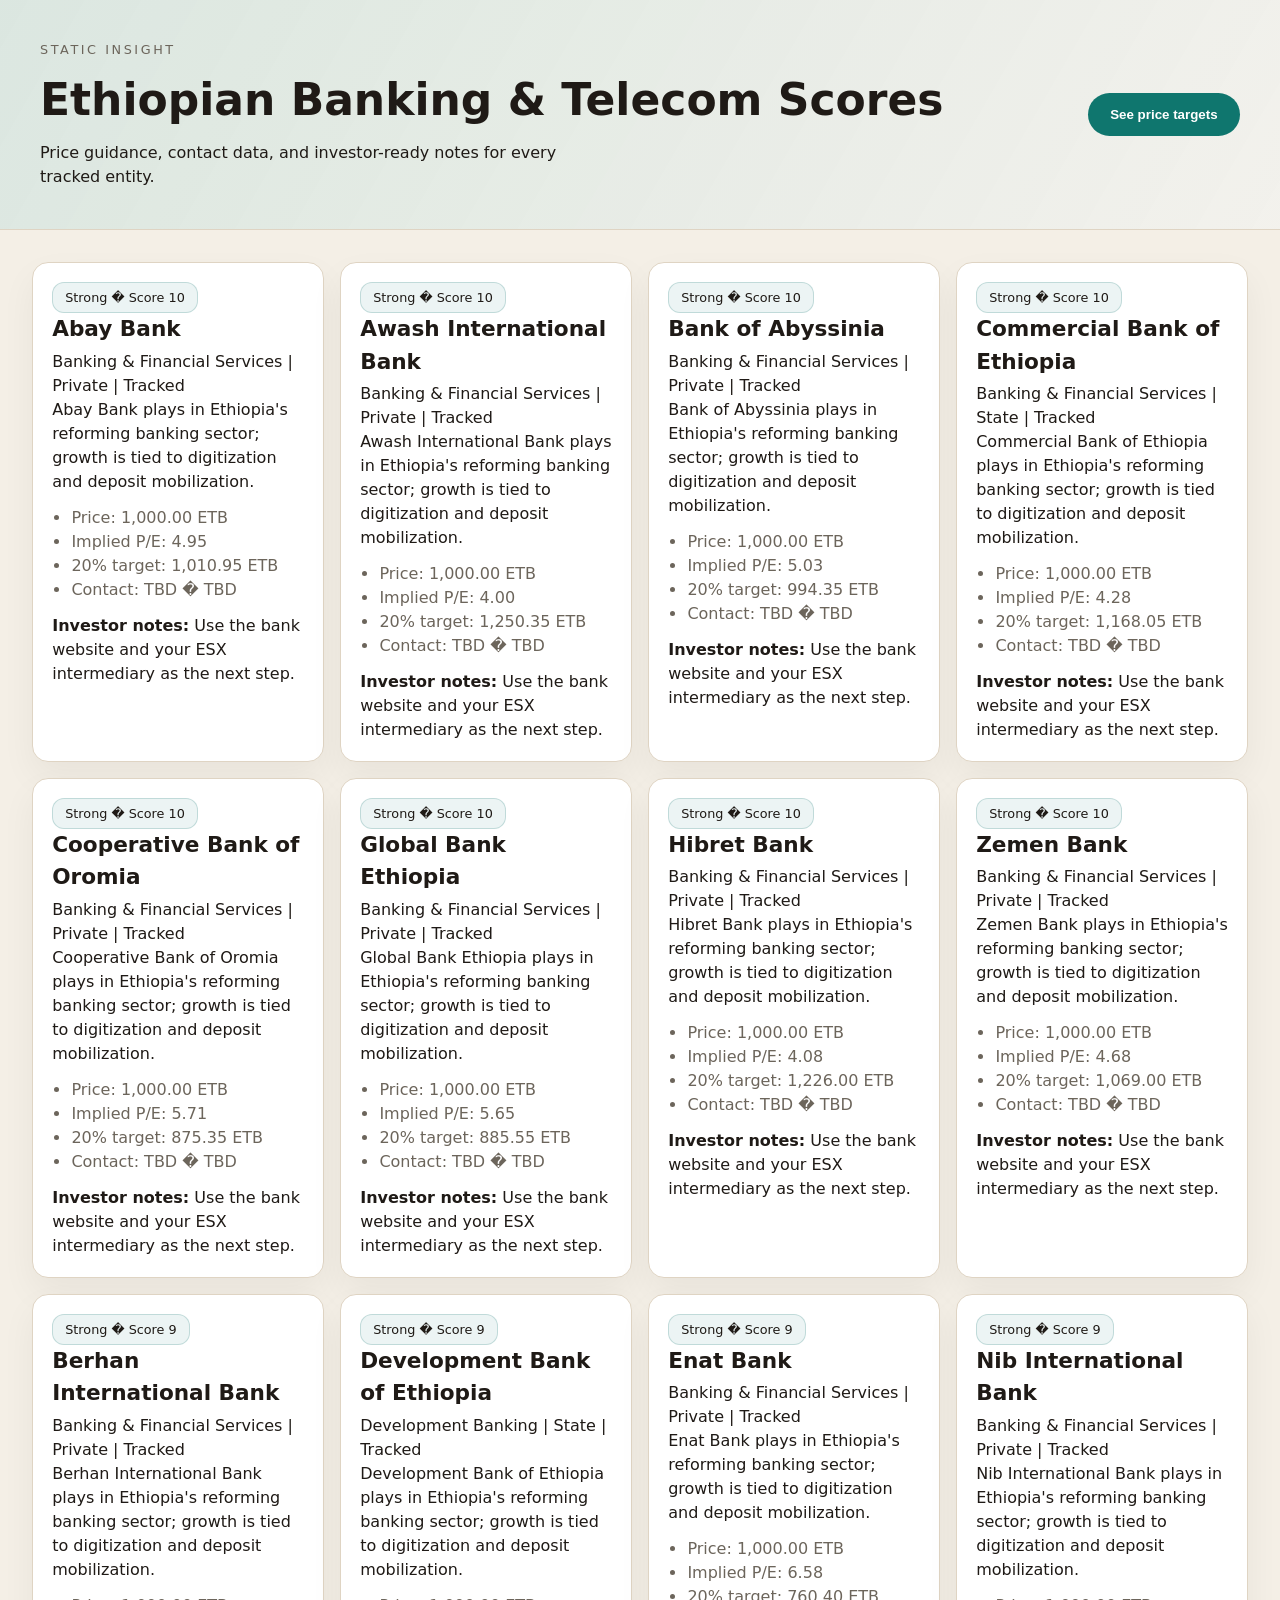
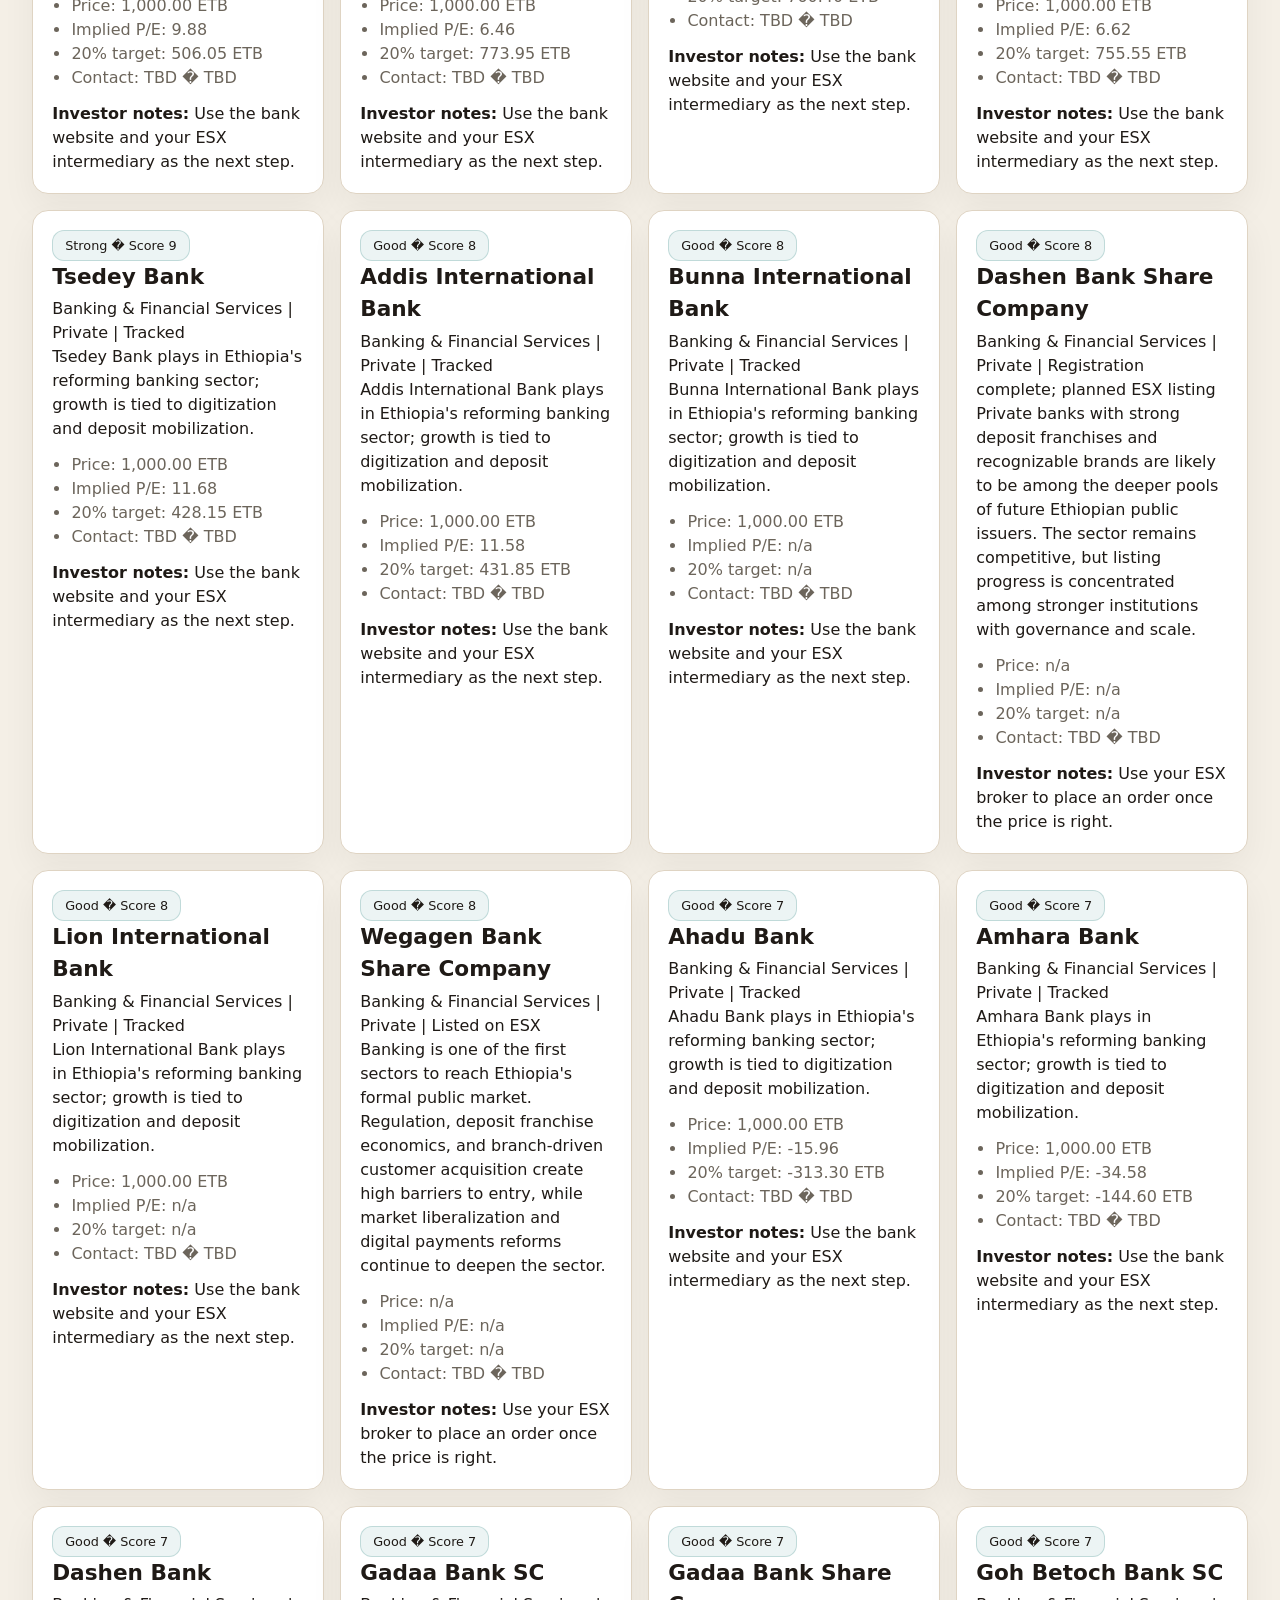
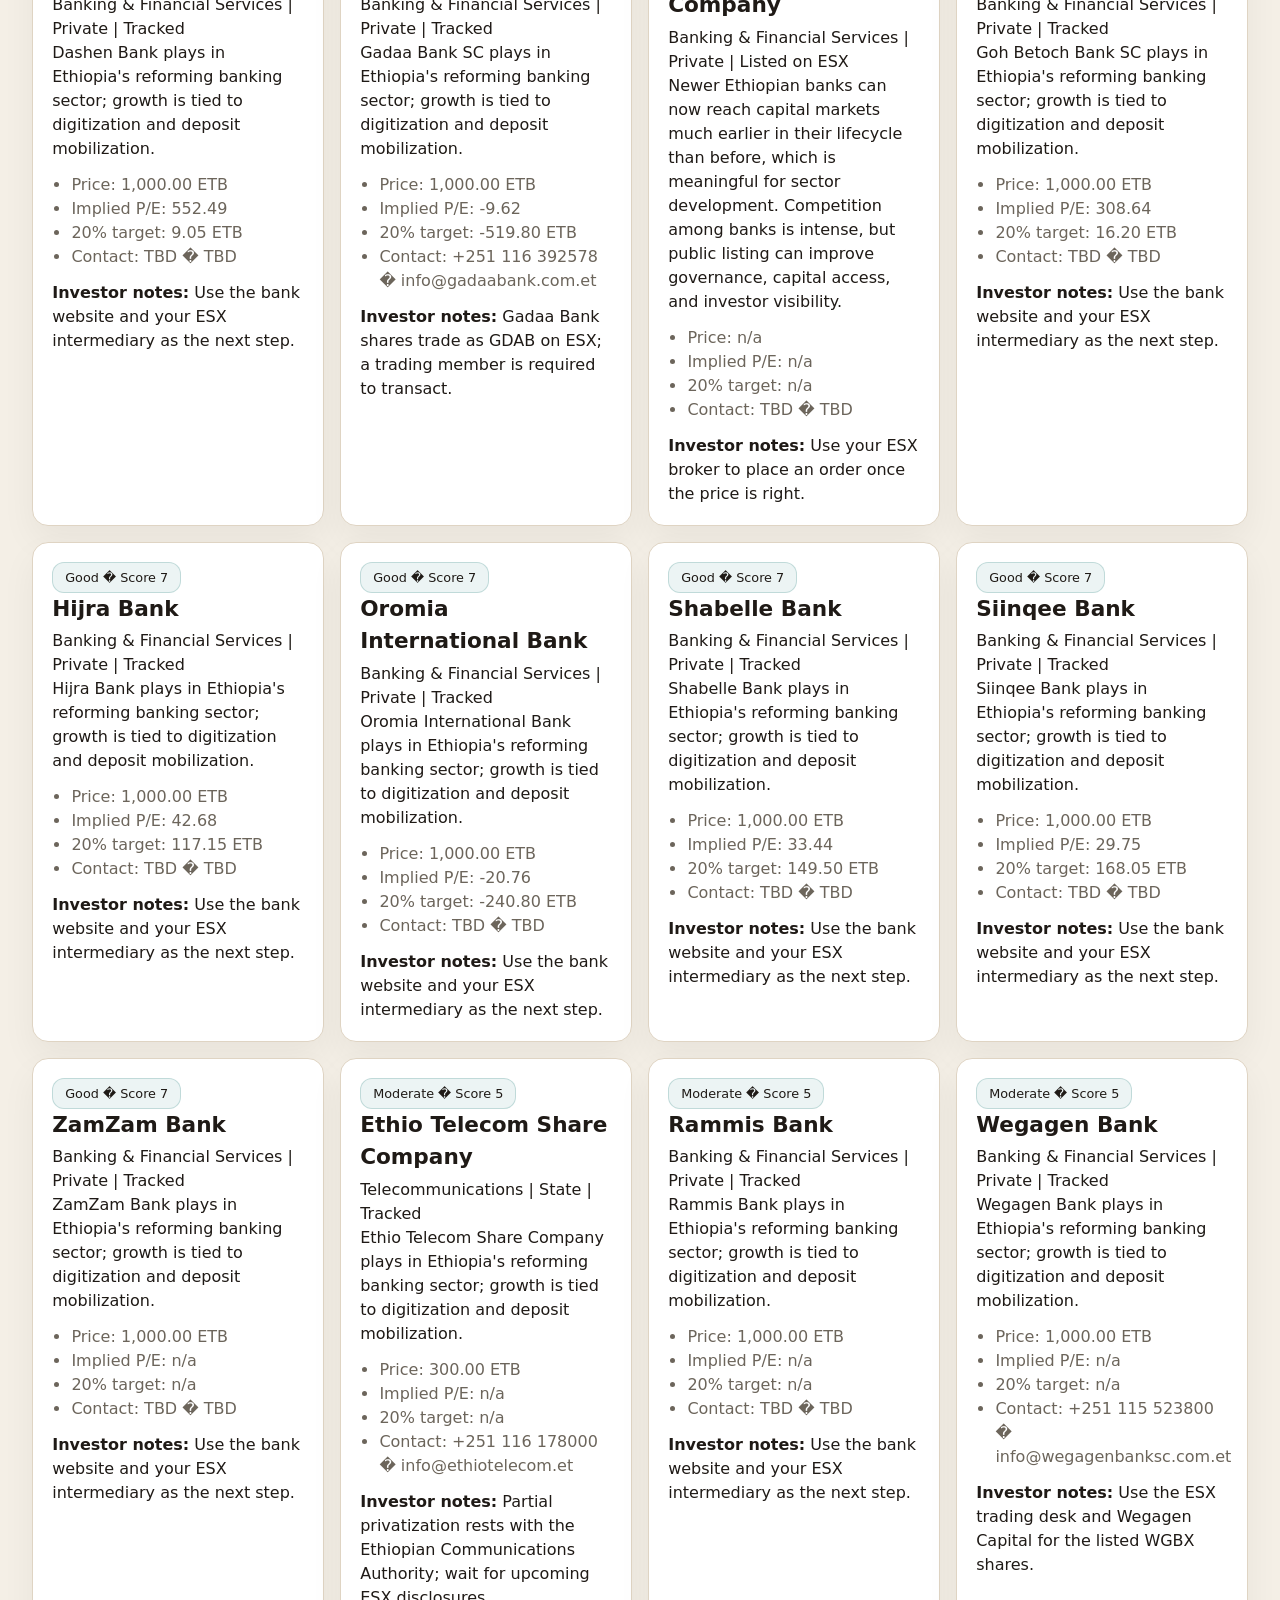
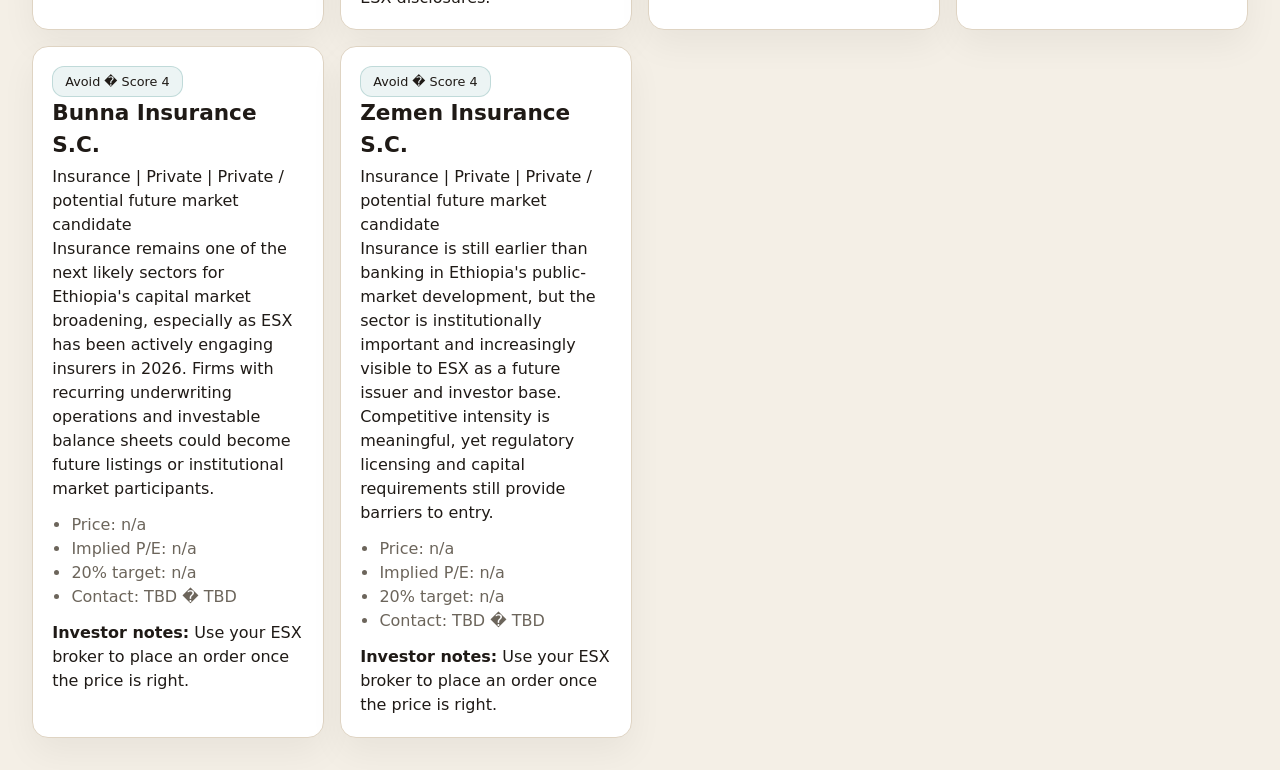
==== frontend/index.html @ 1a42ec75 "Esx" ====
<!DOCTYPE html>
<html lang="en">
  <head>
    <meta charset="UTF-8" />
    <meta name="viewport" content="width=device-width, initial-scale=1.0" />
    <title>Ethiopian Investment Navigator</title>
    <link rel="stylesheet" href="styles.css" />
  </head>
  <body>
    <header class="hero">
      <div>
        <p class="eyebrow">Static insight</p>
        <h1>Ethiopian Banking & Telecom Scores</h1>
        <p>Price guidance, contact data, and investor-ready notes for every tracked entity.</p>
      </div>
      <button class="action" onclick="window.scrollTo({top: document.body.scrollHeight, behavior: 'smooth'})">
        See price targets
      </button>
    </header>

    <main id="app" class="grid loading">
      <p>Loading data�</p>
    </main>

    <script type="module" src="script.js"></script>
  </body>
</html>
---- frontend/styles.css ----
:root {
  --bg: #f4efe6;
  --panel: #ffffff;
  --ink: #1f1a16;
  --muted: #6c655b;
  --line: #dfd4c3;
  --accent: #0f766e;
  --accent-dark: #0b5b55;
}

* {
  box-sizing: border-box;
  margin: 0;
  padding: 0;
}

body {
  font-family: "Source Sans Pro", "Segoe UI", system-ui, sans-serif;
  background: var(--bg);
  color: var(--ink);
  line-height: 1.5;
  min-height: 100vh;
}

.hero {
  padding: 2.5rem;
  background: linear-gradient(120deg, rgba(15, 118, 110, 0.15), rgba(12, 85, 85, 0.05)), #fffaf4;
  border-bottom: 1px solid var(--line);
  display: flex;
  align-items: center;
  justify-content: space-between;
  gap: 1.5rem;
}

.hero .eyebrow {
  text-transform: uppercase;
  letter-spacing: 0.2em;
  color: var(--muted);
  font-size: 0.8rem;
  margin-bottom: 0.5rem;
}

.hero h1 {
  font-size: 2.75rem;
  margin-bottom: 0.5rem;
}

.hero p {
  max-width: 520px;
}

.action {
  background: var(--accent);
  color: #fff;
  border: none;
  padding: 0.9rem 1.4rem;
  border-radius: 999px;
  font-weight: 600;
  cursor: pointer;
}

.grid {
  display: grid;
  grid-template-columns: repeat(auto-fit, minmax(280px, 1fr));
  gap: 1rem;
  padding: 2rem;
}

.card {
  background: var(--panel);
  border: 1px solid var(--line);
  border-radius: 16px;
  padding: 1.2rem;
  box-shadow: 0 15px 35px rgba(26, 24, 22, 0.05);
}

.card h2 {
  font-size: 1.35rem;
  margin-bottom: 0.25rem;
}

.card .pill {
  display: inline-flex;
  align-items: center;
  gap: 0.4rem;
  padding: 0.3rem 0.75rem;
  border-radius: 12px;
  background: rgba(15, 118, 110, 0.08);
  border: 1px solid rgba(15, 118, 110, 0.2);
  font-size: 0.8rem;
}

.card ul {
  margin: 0.75rem 0;
  padding-left: 1.2rem;
  color: var(--muted);
}

.card table {
  width: 100%;
  border-collapse: collapse;
  margin-top: 0.6rem;
}

.card table th,
.card table td {
  text-align: left;
  font-size: 0.85rem;
  border-bottom: 1px solid var(--line);
  padding: 0.4rem 0;
}

.card table th {
  color: var(--muted);
  font-weight: 600;
}

.badge {
  font-size: 0.75rem;
  padding: 0.15rem 0.5rem;
  border-radius: 999px;
  background: rgba(15, 118, 110, 0.08);
  color: var(--accent);
}

footer {
  padding: 1.5rem 2rem;
  text-align: center;
  color: var(--muted);
}

@media (max-width: 768px) {
  .hero {
    flex-direction: column;
    align-items: flex-start;
  }
}
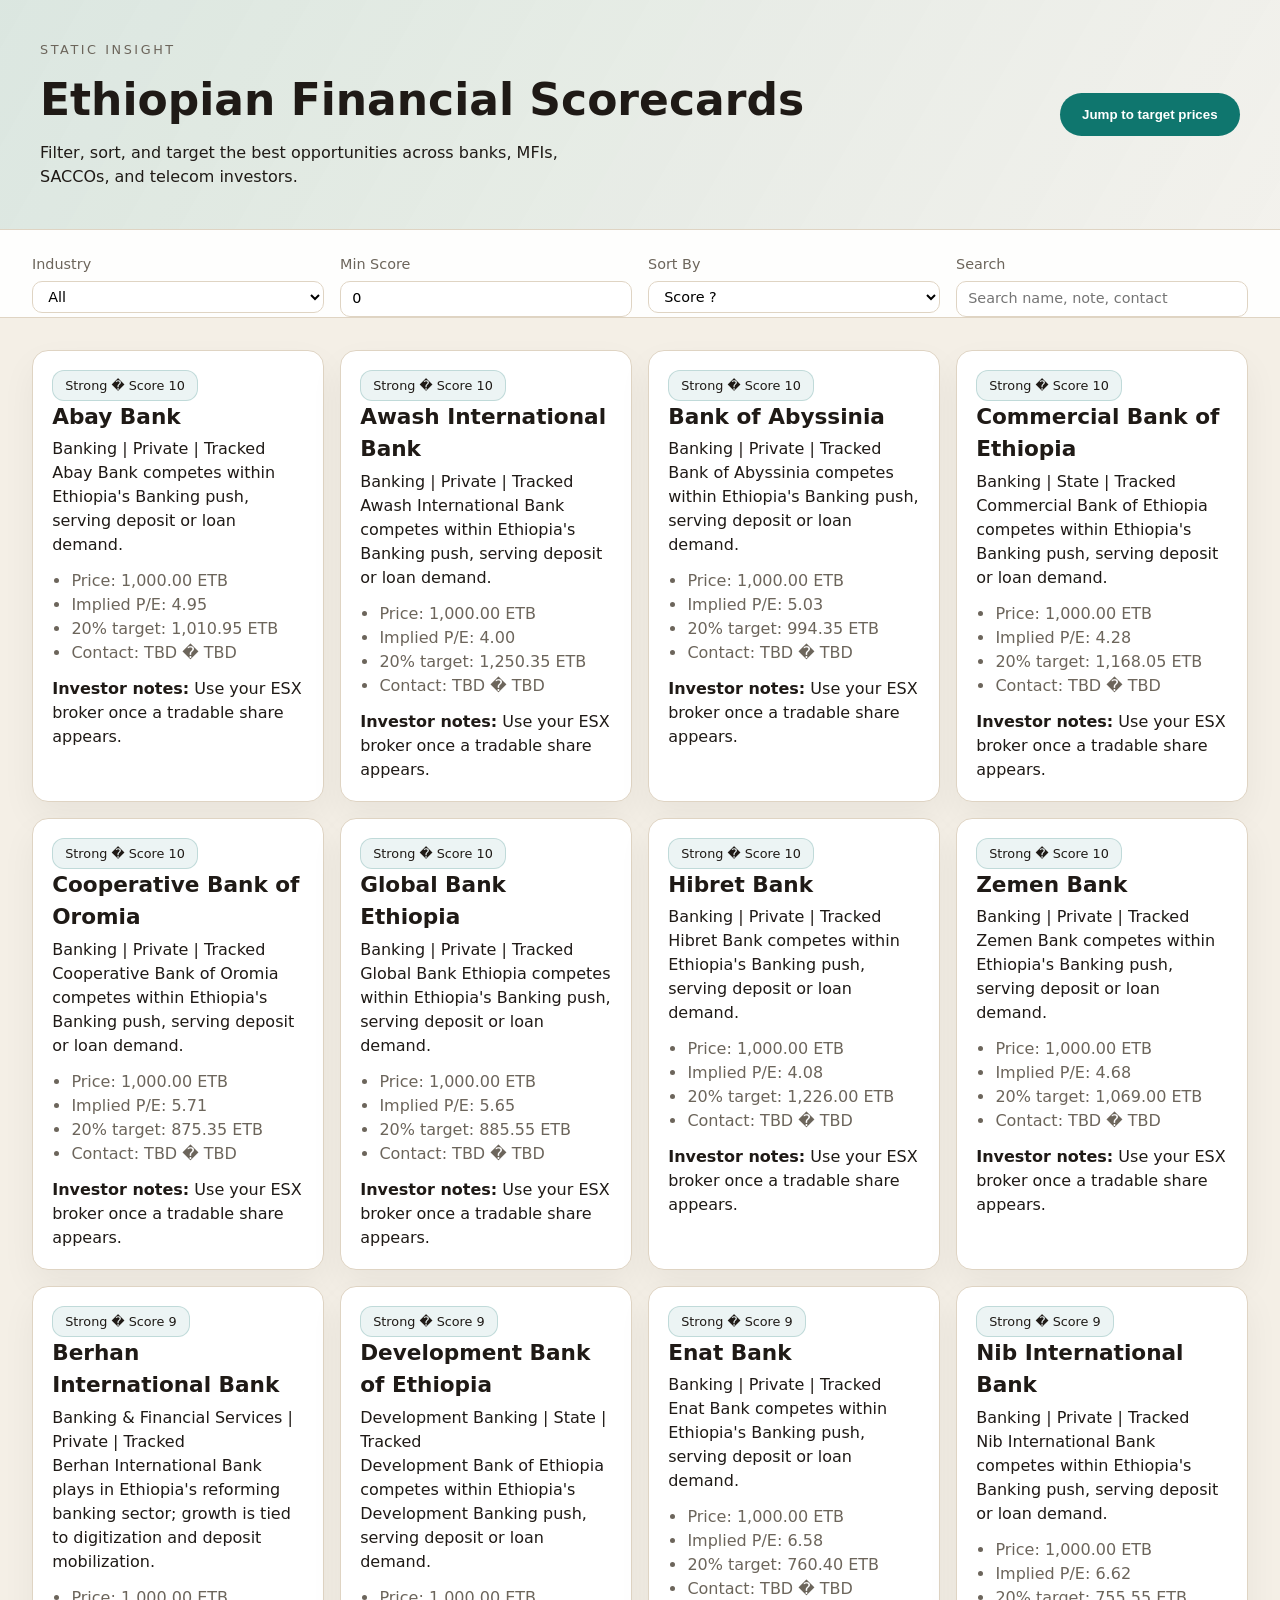
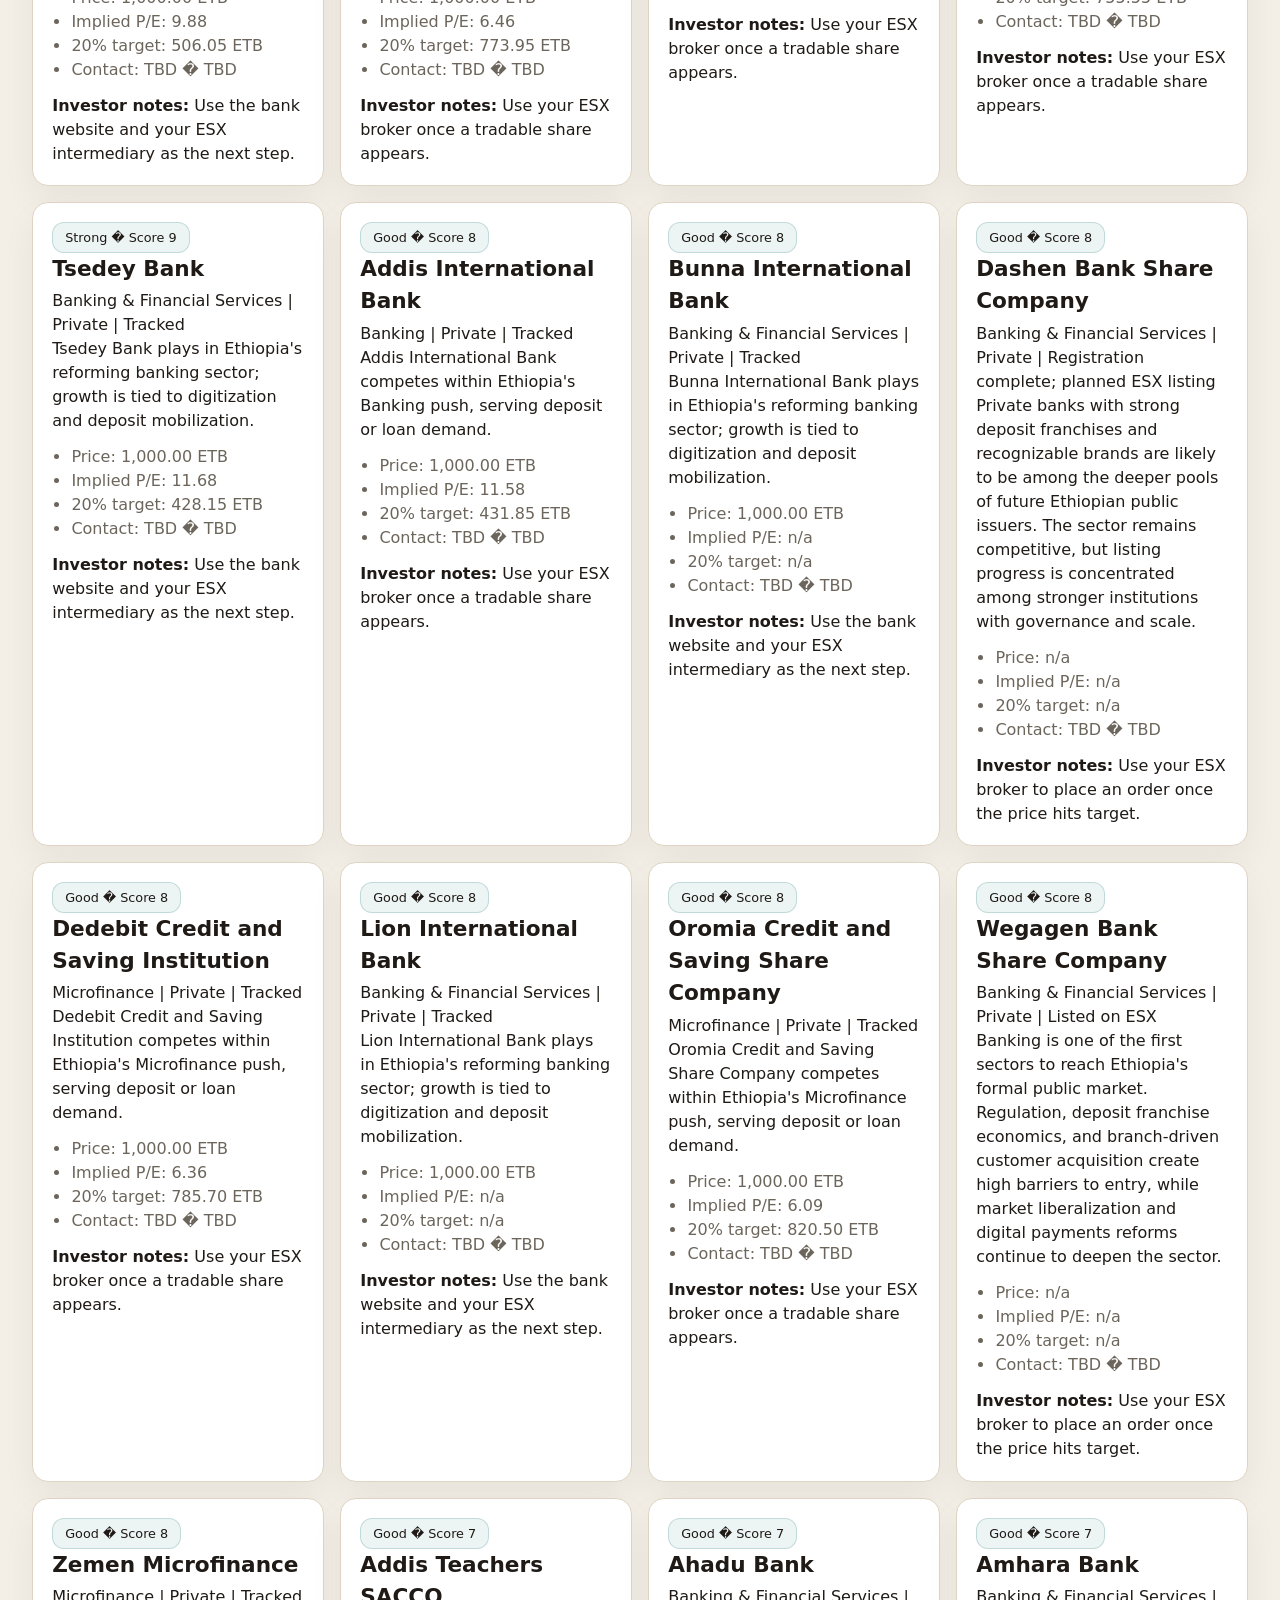
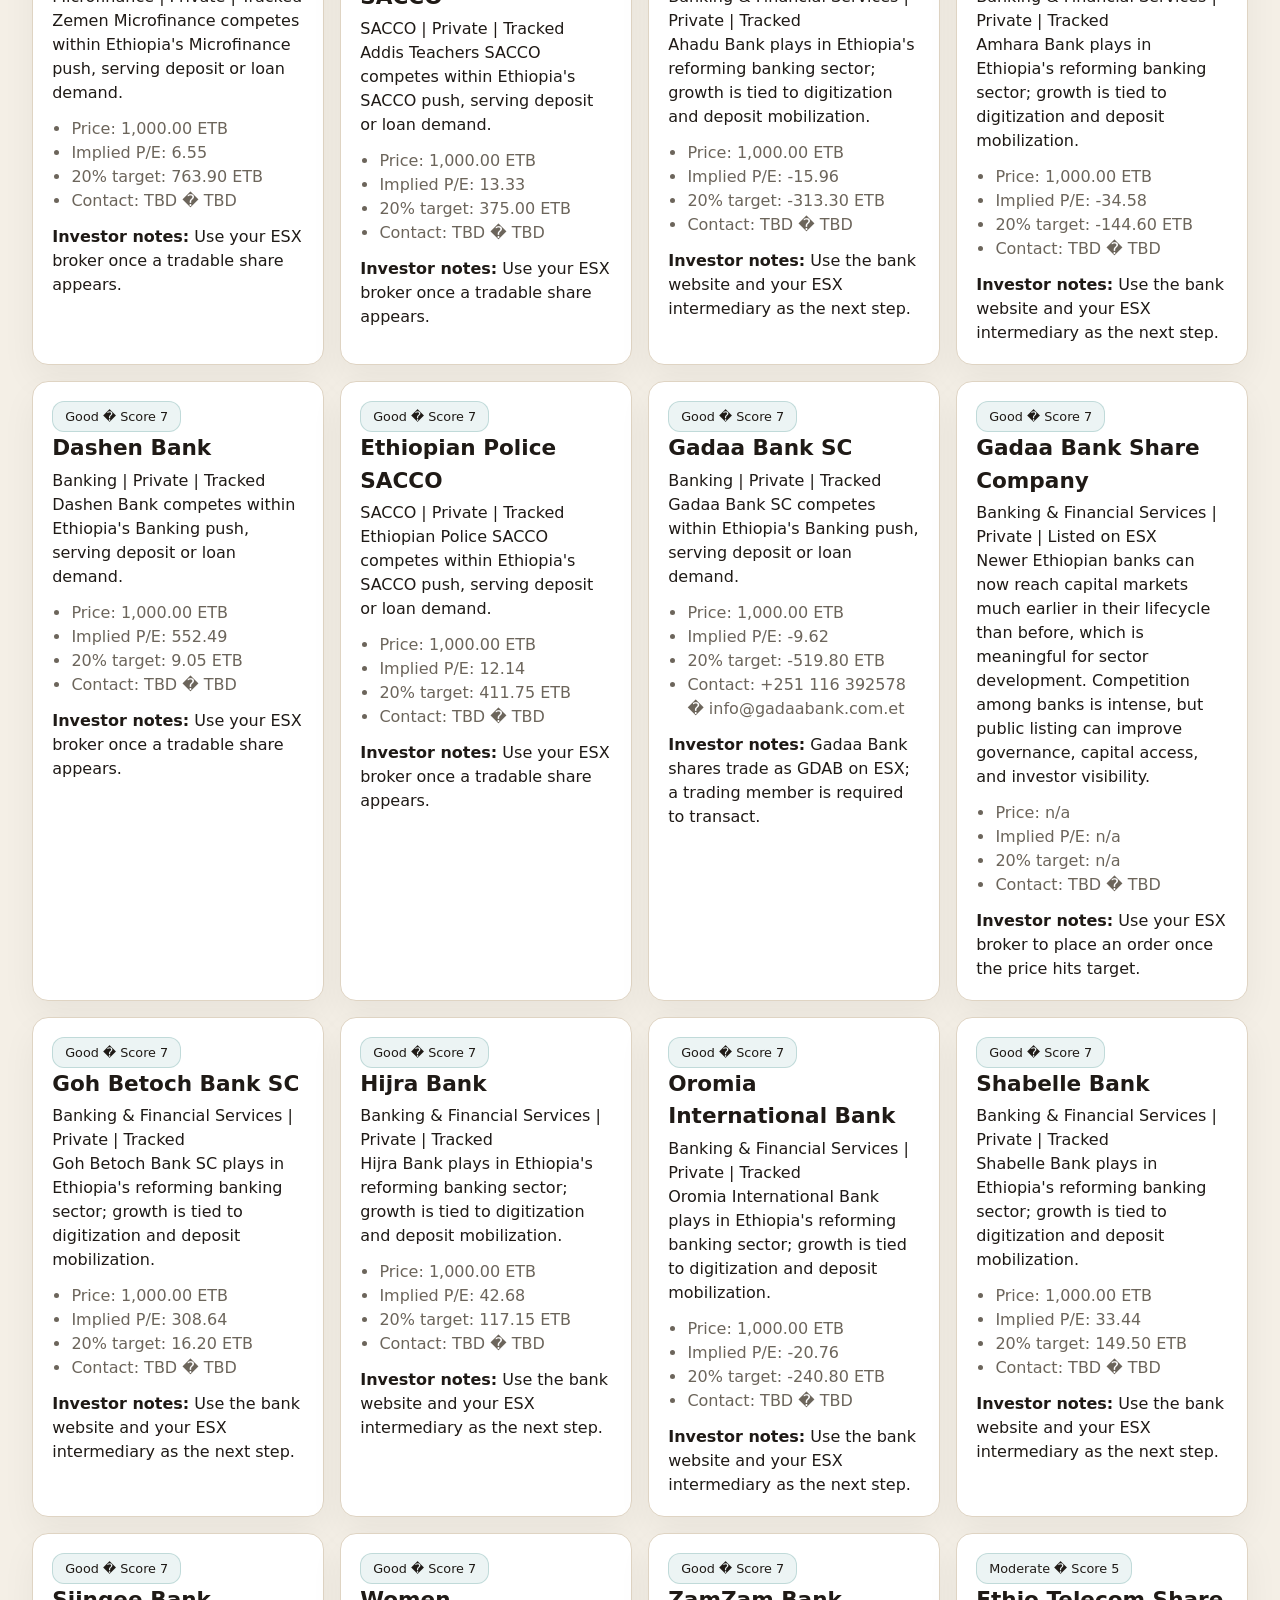
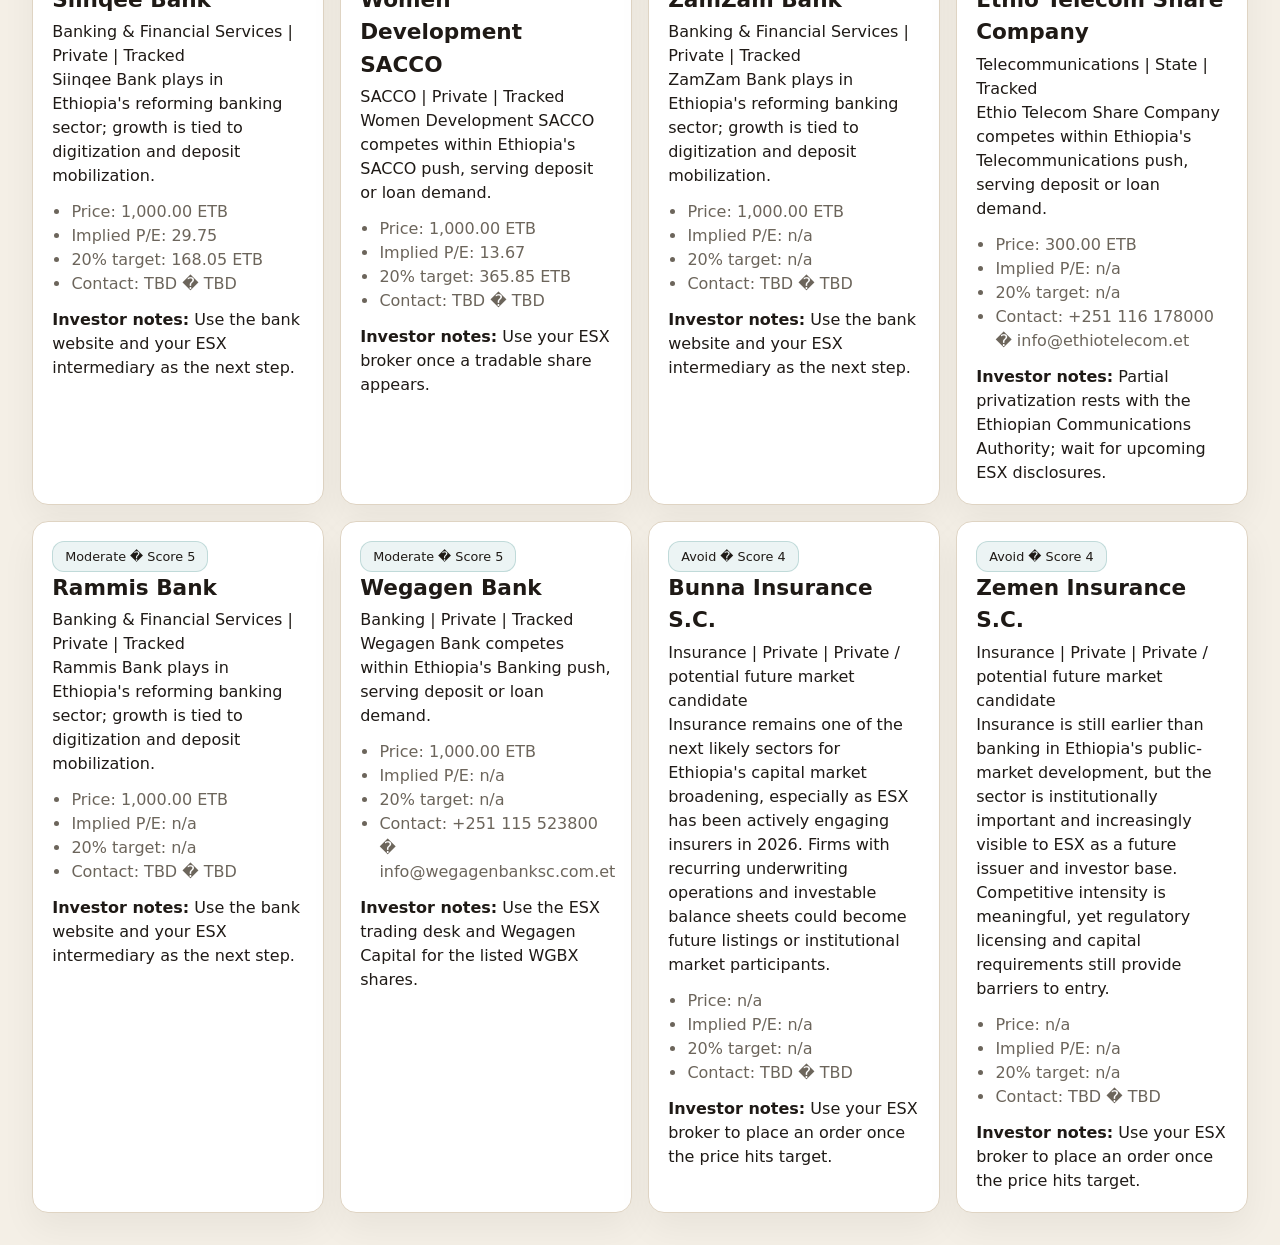
==== commit ebe898bf: "stu" ====
--- a/frontend/index.html
+++ b/frontend/index.html
@@ -10,15 +10,41 @@
     <header class="hero">
       <div>
         <p class="eyebrow">Static insight</p>
-        <h1>Ethiopian Banking & Telecom Scores</h1>
-        <p>Price guidance, contact data, and investor-ready notes for every tracked entity.</p>
+        <h1>Ethiopian Financial Scorecards</h1>
+        <p>Filter, sort, and target the best opportunities across banks, MFIs, SACCOs, and telecom investors.</p>
       </div>
       <button class="action" onclick="window.scrollTo({top: document.body.scrollHeight, behavior: 'smooth'})">
-        See price targets
+        Jump to target prices
       </button>
     </header>
 
-    <main id="app" class="grid loading">
+    <section class="controls">
+      <label>
+        Industry
+        <select id="industryFilter">
+          <option value="">All</option>
+        </select>
+      </label>
+      <label>
+        Min Score
+        <input id="scoreFilter" type="number" min="0" max="10" value="0" />
+      </label>
+      <label>
+        Sort By
+        <select id="sortSelect">
+          <option value="score">Score ?</option>
+          <option value="price">Price ?</option>
+          <option value="pe">P/E ?</option>
+          <option value="target">Target Price ?</option>
+        </select>
+      </label>
+      <label>
+        Search
+        <input id="searchInput" type="search" placeholder="Search name, note, contact" />
+      </label>
+    </section>
+
+    <main id="app" class="grid">
       <p>Loading data�</p>
     </main>
 
--- a/frontend/styles.css
+++ b/frontend/styles.css
@@ -30,6 +30,9 @@
   align-items: center;
   justify-content: space-between;
   gap: 1.5rem;
+  position: sticky;
+  top: 0;
+  z-index: 5;
 }
 
 .hero .eyebrow {
@@ -59,6 +62,35 @@
   cursor: pointer;
 }
 
+.controls {
+  display: grid;
+  grid-template-columns: repeat(auto-fit, minmax(200px, 1fr));
+  gap: 1rem;
+  padding: 1.5rem 2rem 0;
+  background: rgba(255, 255, 255, 0.9);
+  border-bottom: 1px solid var(--line);
+  position: sticky;
+  top: 80px;
+  z-index: 6;
+}
+
+.controls label {
+  font-size: 0.9rem;
+  color: var(--muted);
+  display: flex;
+  flex-direction: column;
+  gap: 0.3rem;
+}
+
+.controls select,
+.controls input {
+  padding: 0.4rem 0.7rem;
+  border: 1px solid var(--line);
+  border-radius: 10px;
+  font: inherit;
+  background: #fff;
+}
+
 .grid {
   display: grid;
   grid-template-columns: repeat(auto-fit, minmax(280px, 1fr));
@@ -76,6 +108,13 @@
 
 .card h2 {
   font-size: 1.35rem;
+
+.muted {
+  color: #4f4840;
+  font-size: 0.95rem;
+  margin-top: 0.5rem;
+  margin-bottom: 0.75rem;
+}
   margin-bottom: 0.25rem;
 }
 
@@ -134,4 +173,9 @@
     flex-direction: column;
     align-items: flex-start;
   }
-}
+
+  .controls {
+    position: static;
+    padding-bottom: 0;
+  }
+}
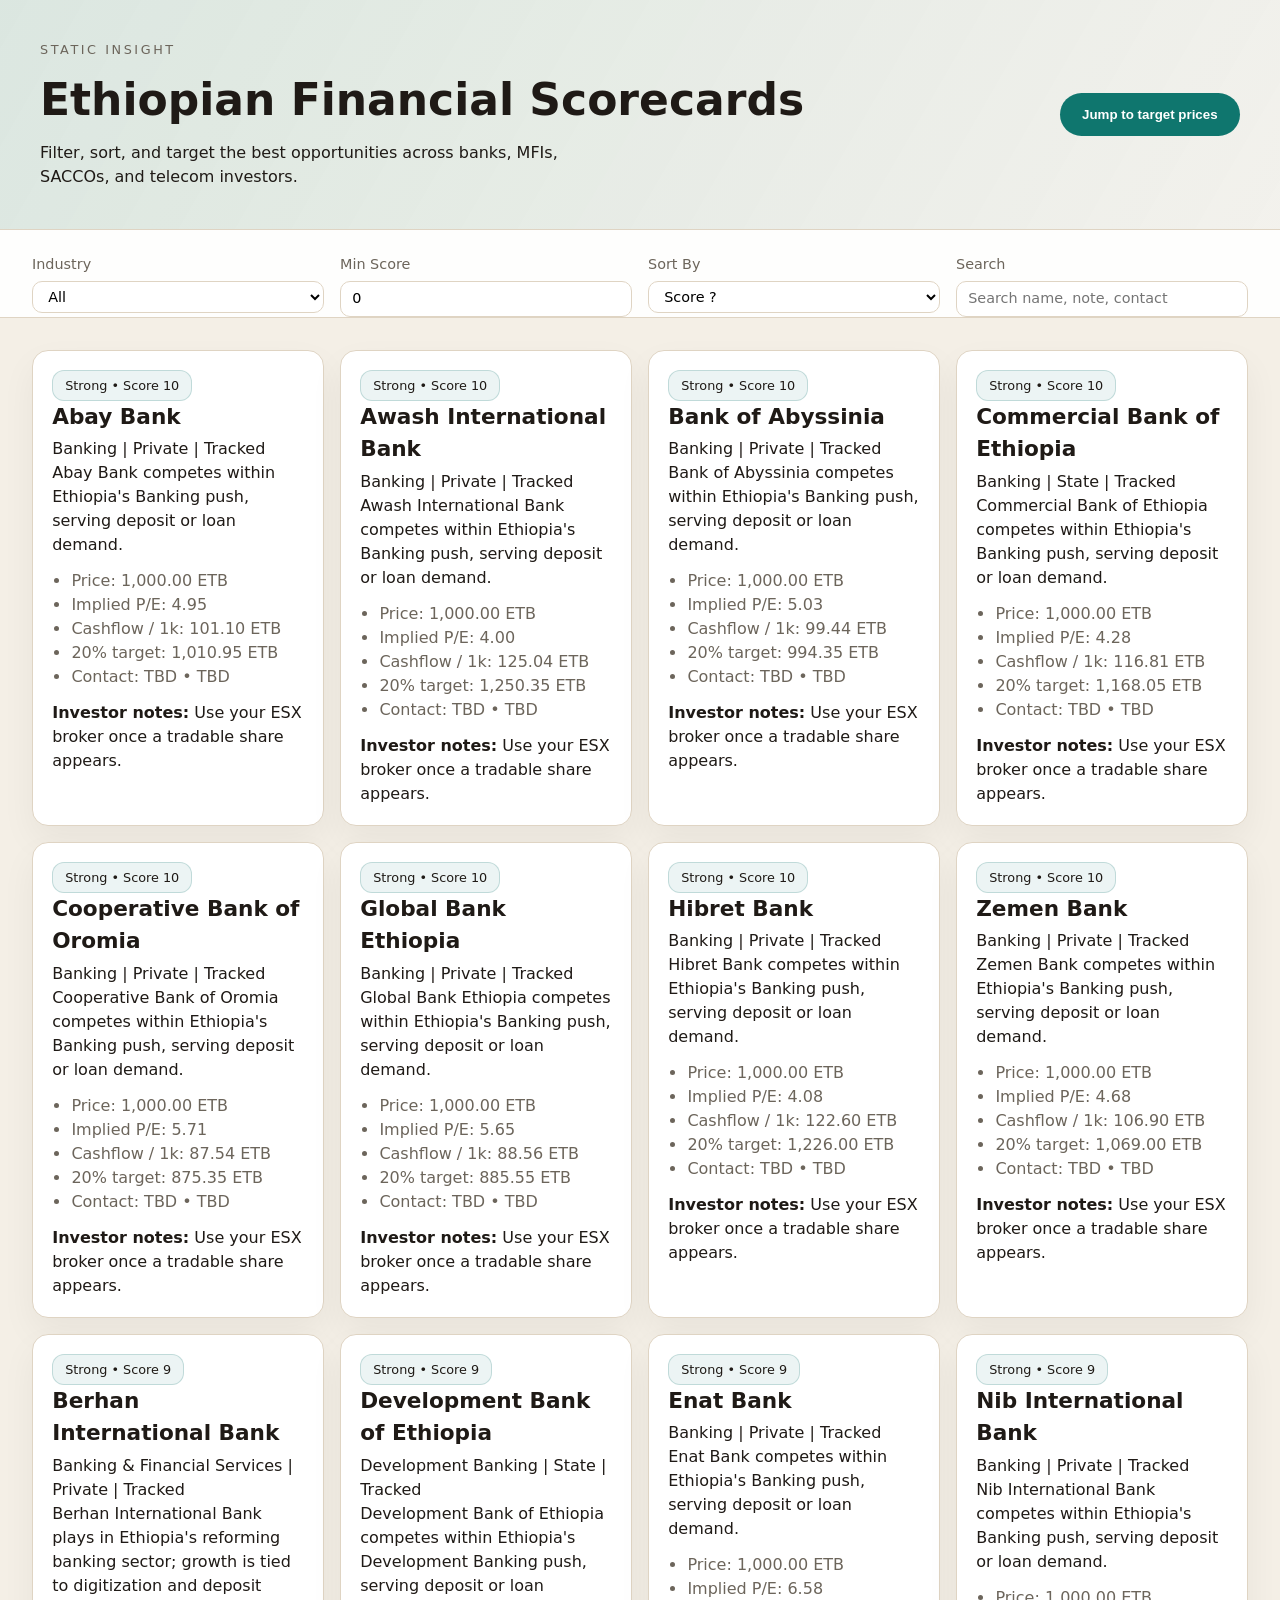
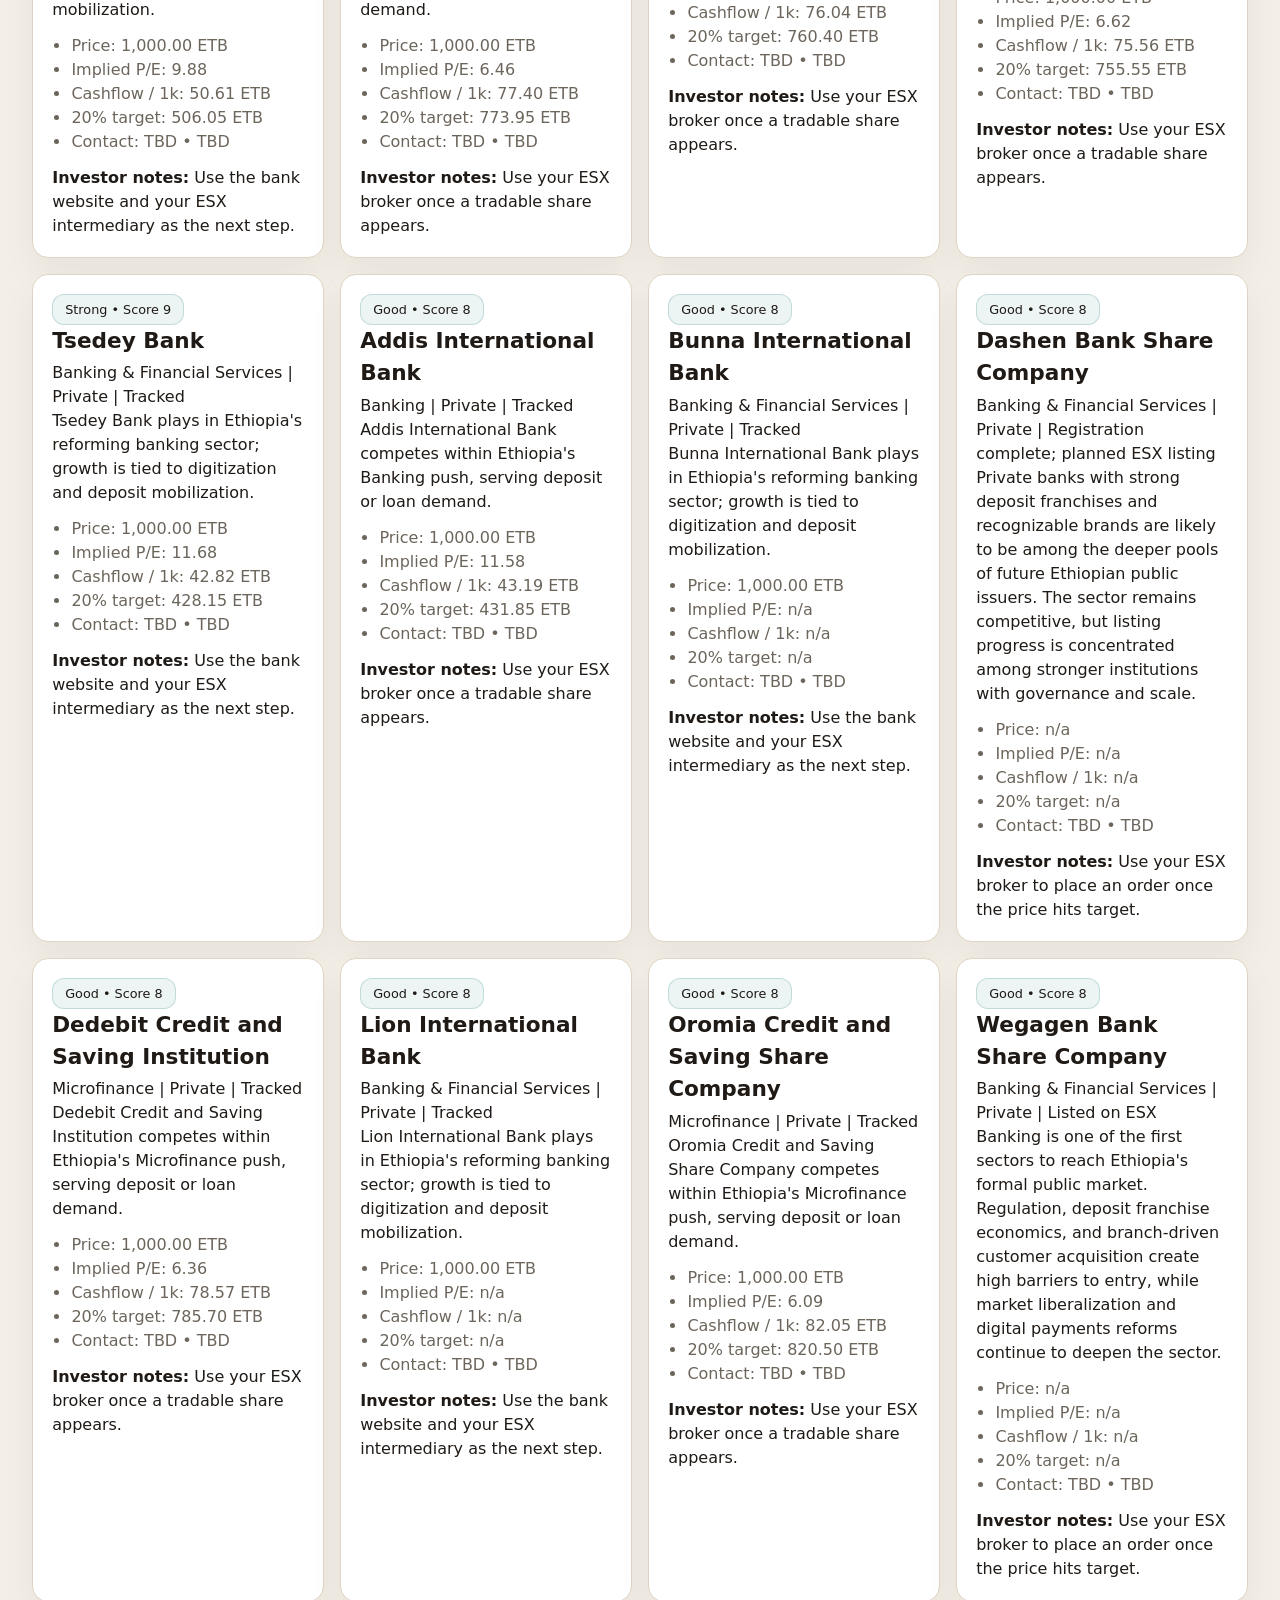
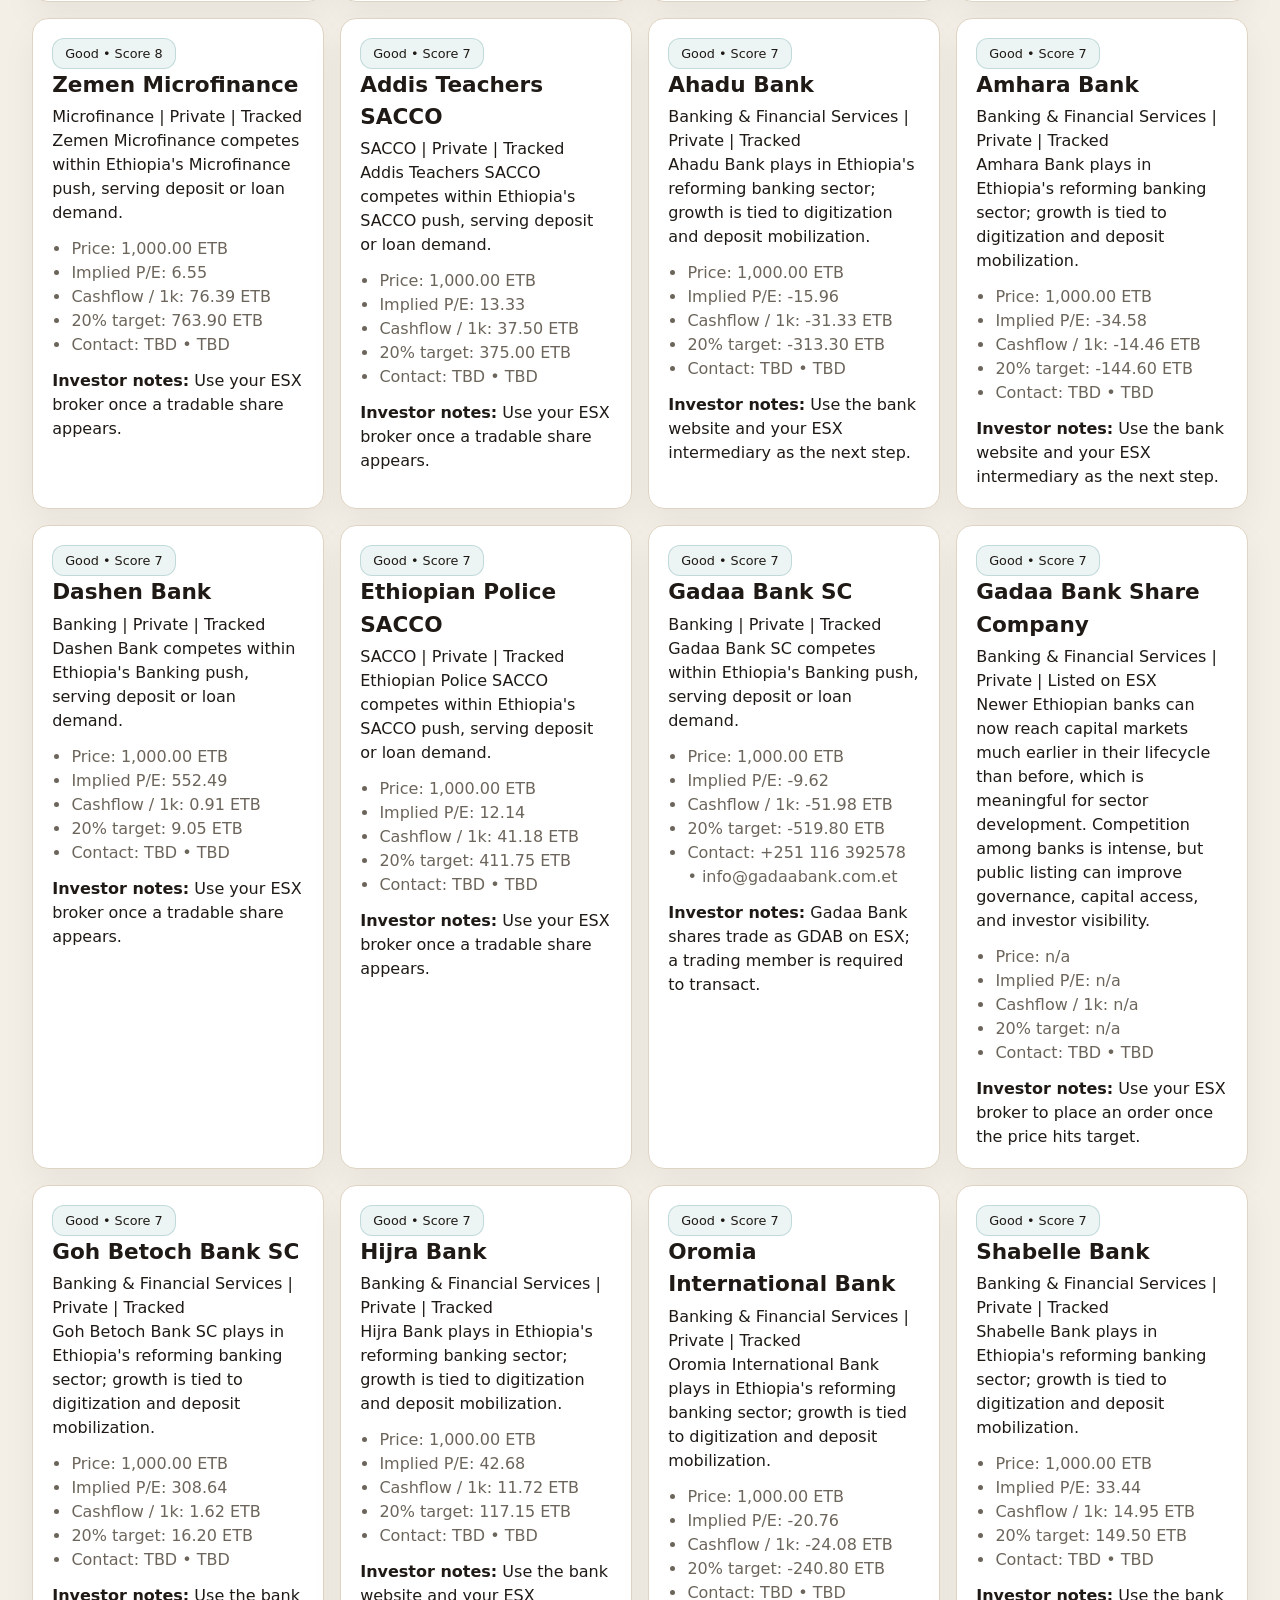
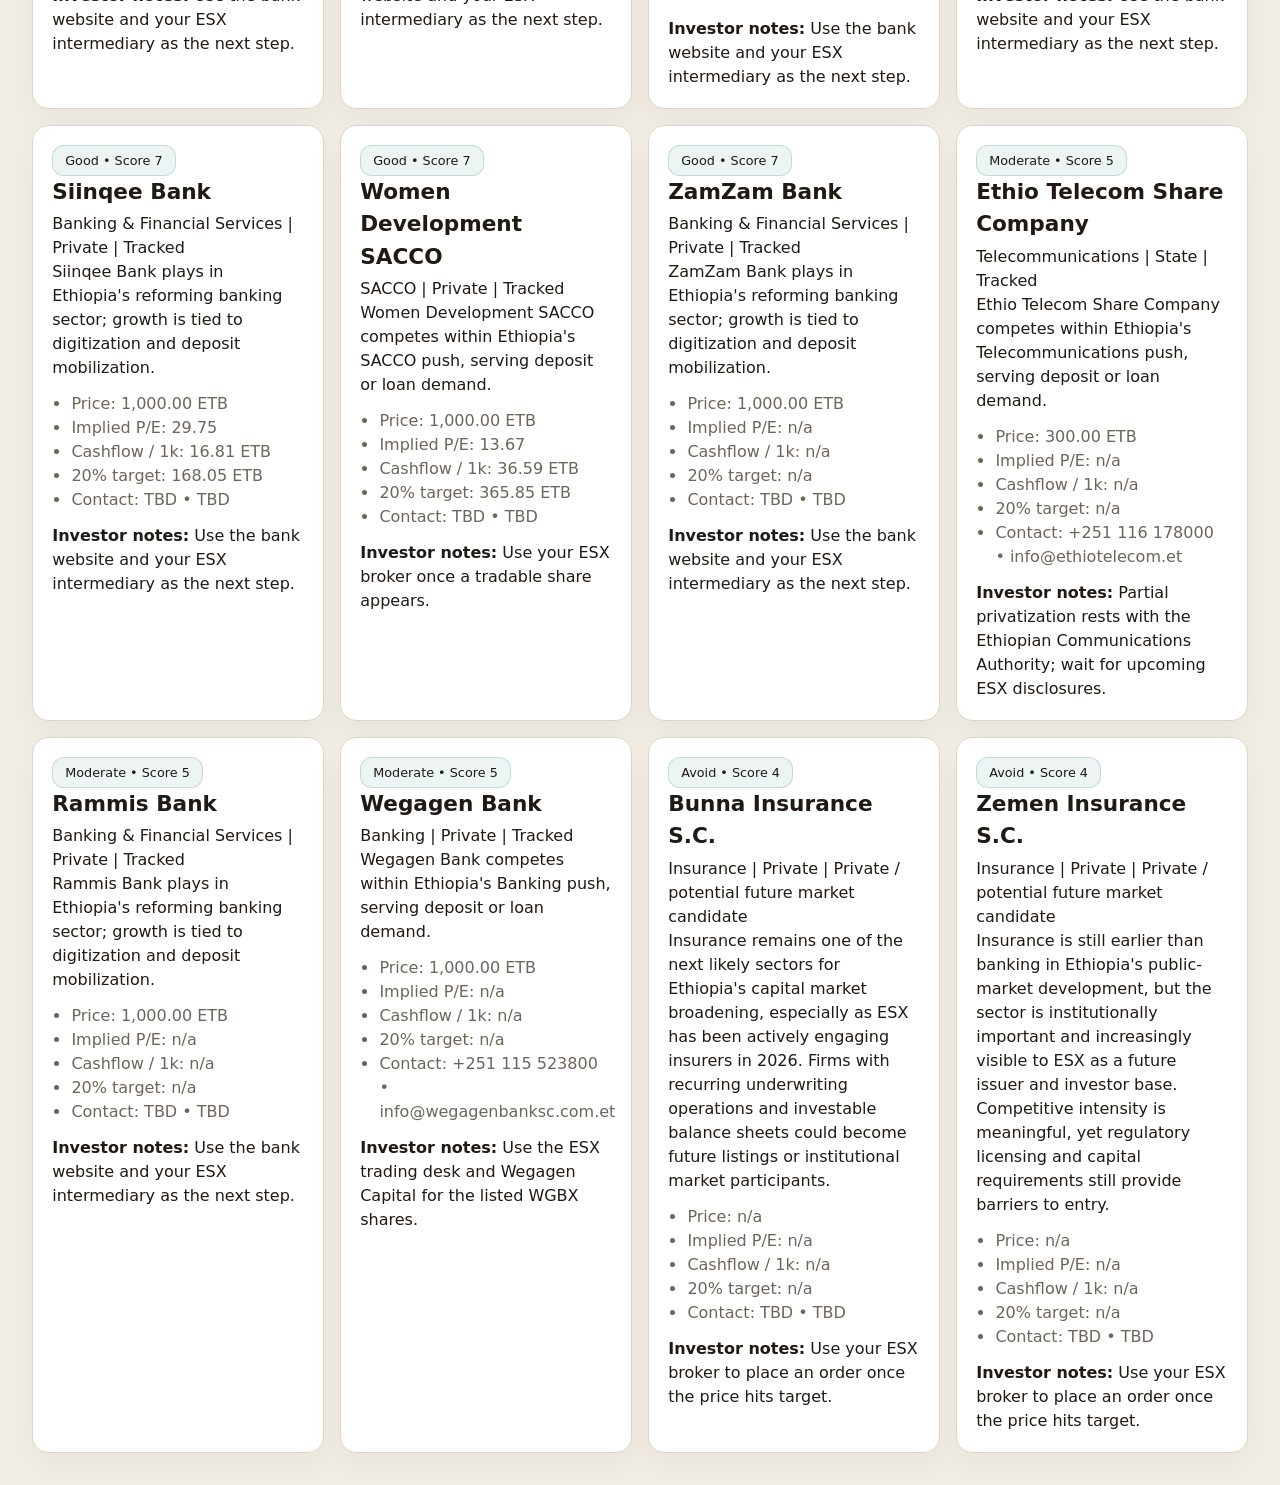
==== commit b90bf3e7: "Add cashflow per 1000 metric" ====
--- a/frontend/index.html
+++ b/frontend/index.html
@@ -35,6 +35,7 @@
           <option value="score">Score ?</option>
           <option value="price">Price ?</option>
           <option value="pe">P/E ?</option>
+          <option value="cashflow">Cashflow / 1k ?</option>
           <option value="target">Target Price ?</option>
         </select>
       </label>
@@ -45,7 +46,8 @@
     </section>
 
     <main id="app" class="grid">
-      <p>Loading data�</p>
+      <p>Loading data+</p>
     </main>
 
     <script type="module" src="script.js"></script>
